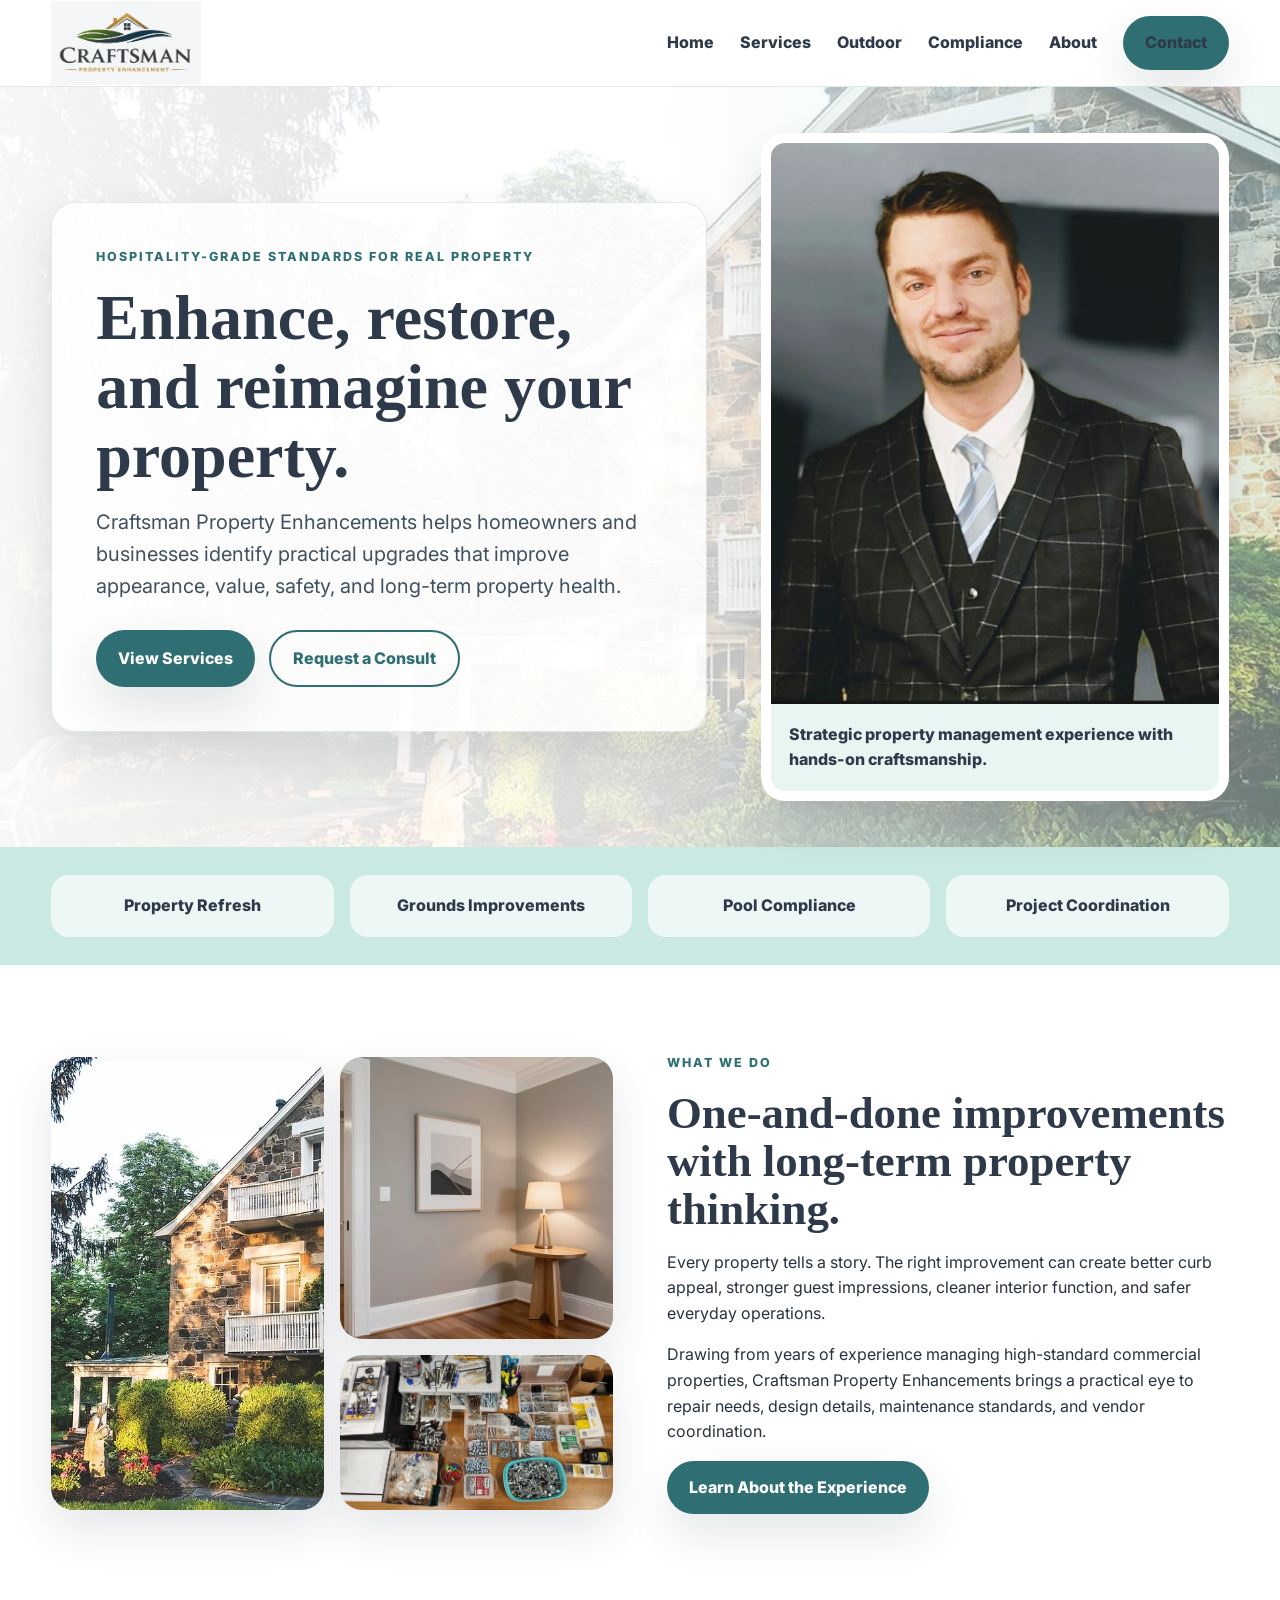
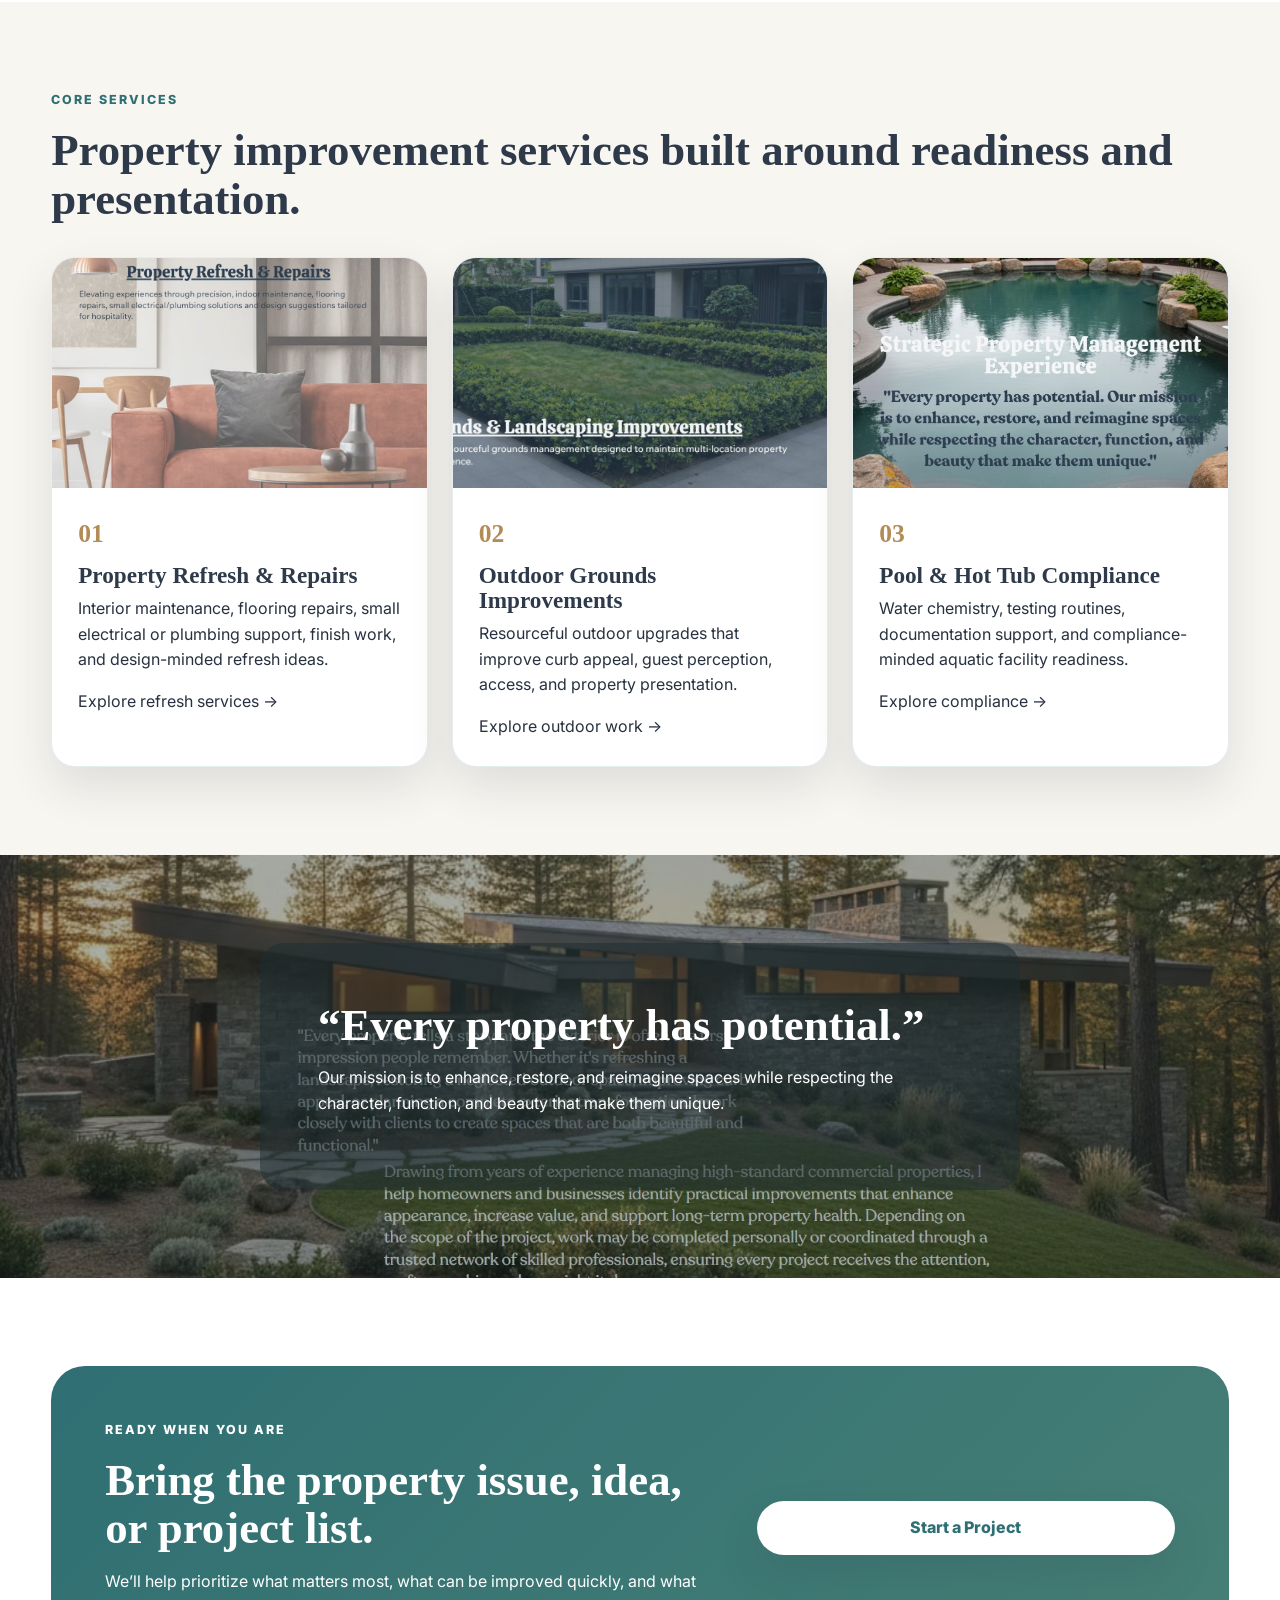
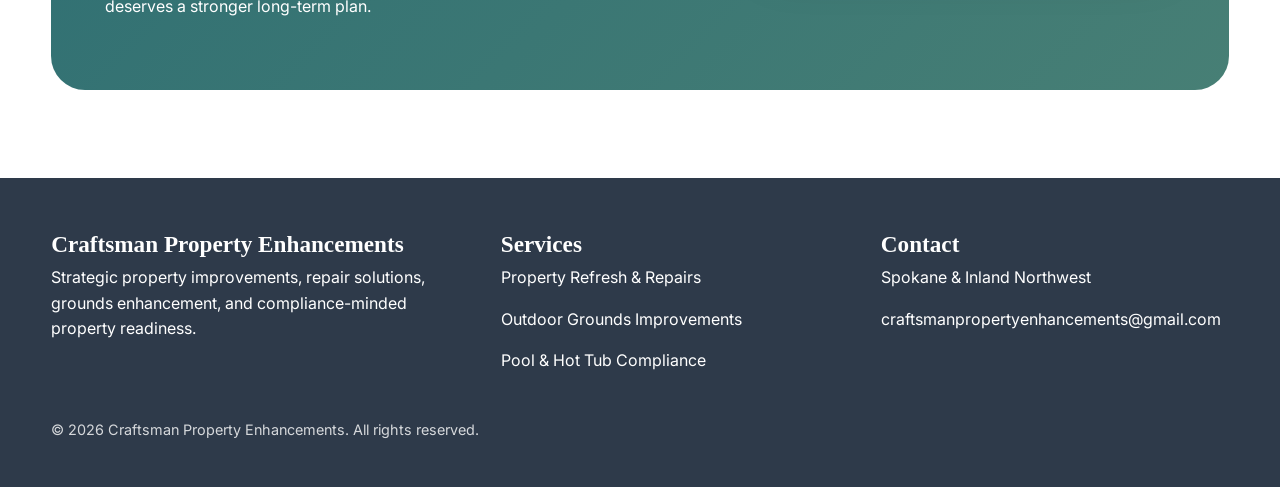
==== index.html @ 70127117 "Initial website deployment" ====
<!doctype html>
<html lang="en">
<head>
  <meta charset="utf-8">
  <meta name="viewport" content="width=device-width,initial-scale=1">
  <title>Craftsman Property Enhancements | Spokane Property Improvements</title>
  <meta name="description" content="Property enhancement, repair, outdoor improvement, and compliance-minded property readiness in Spokane and the Inland Northwest.">
  <link rel="preconnect" href="https://fonts.googleapis.com">
  <link rel="preconnect" href="https://fonts.gstatic.com" crossorigin>
  <link href="https://fonts.googleapis.com/css2?family=Inter:wght@400;600;800;900&display=swap" rel="stylesheet">
  <link rel="stylesheet" href="css/style.css">
</head>
<body>

<header class="header">
  <div class="container nav">
    <a class="logo-wrap" href="index.html">
      <img class="logo" src="images/logo.png" alt="Craftsman Property Enhancements logo">
    </a>
    <button class="menu-toggle" aria-label="Toggle menu">☰</button>
    <nav class="nav-links">
      <a href="index.html">Home</a>
      <a href="services.html">Services</a>
      <a href="outdoor.html">Outdoor</a>
      <a href="compliance.html">Compliance</a>
      <a href="about.html">About</a>
      <a class="btn" href="contact.html">Contact</a>
    </nav>
  </div>
</header>

<main>
  <section class="hero">
    <div class="container hero-grid">
      <div class="hero-card">
        <p class="eyebrow">Hospitality-grade standards for real property</p>
        <h1>Enhance, restore, and reimagine your property.</h1>
        <p class="lead">Craftsman Property Enhancements helps homeowners and businesses identify practical upgrades that improve appearance, value, safety, and long-term property health.</p>
        <div class="hero-actions">
          <a class="btn" href="services.html">View Services</a>
          <a class="btn outline" href="contact.html">Request a Consult</a>
        </div>
      </div>
      <aside class="owner-card">
        <img src="images/owner.jpg" alt="Craftsman Property Enhancements owner portrait">
        <div class="owner-caption">Strategic property management experience with hands-on craftsmanship.</div>
      </aside>
    </div>
  </section>

  <section class="quick-strip">
    <div class="container quick-grid">
      <div class="quick-item">Property Refresh</div>
      <div class="quick-item">Grounds Improvements</div>
      <div class="quick-item">Pool Compliance</div>
      <div class="quick-item">Project Coordination</div>
    </div>
  </section>

  <section class="section">
    <div class="container intro-grid">
      <div class="image-stack">
        <img src="images/stone-house.png" alt="Enhanced stone home exterior">
        <img src="images/interior-corner.png" alt="Clean interior refresh">
        <img src="images/tools.jpg" alt="Organized tools and hardware">
      </div>
      <div>
        <p class="eyebrow">What we do</p>
        <h2>One-and-done improvements with long-term property thinking.</h2>
        <p>Every property tells a story. The right improvement can create better curb appeal, stronger guest impressions, cleaner interior function, and safer everyday operations.</p>
        <p>Drawing from years of experience managing high-standard commercial properties, Craftsman Property Enhancements brings a practical eye to repair needs, design details, maintenance standards, and vendor coordination.</p>
        <a class="btn" href="about.html">Learn About the Experience</a>
      </div>
    </div>
  </section>

  <section class="section" style="background:var(--cream)">
    <div class="container">
      <p class="eyebrow">Core services</p>
      <h2>Property improvement services built around readiness and presentation.</h2>
      <div class="cards">
        <article class="card">
          <img src="images/refresh-hero.png" alt="Interior property refresh">
          <div class="card-body">
            <span class="number">01</span>
            <h3>Property Refresh & Repairs</h3>
            <p>Interior maintenance, flooring repairs, small electrical or plumbing support, finish work, and design-minded refresh ideas.</p>
            <a href="services.html">Explore refresh services →</a>
          </div>
        </article>
        <article class="card">
          <img src="images/landscaping-hero.png" alt="Outdoor grounds and landscaping improvements">
          <div class="card-body">
            <span class="number">02</span>
            <h3>Outdoor Grounds Improvements</h3>
            <p>Resourceful outdoor upgrades that improve curb appeal, guest perception, access, and property presentation.</p>
            <a href="outdoor.html">Explore outdoor work →</a>
          </div>
        </article>
        <article class="card">
          <img src="images/pool-hero.png" alt="Pool and hot tub compliance">
          <div class="card-body">
            <span class="number">03</span>
            <h3>Pool & Hot Tub Compliance</h3>
            <p>Water chemistry, testing routines, documentation support, and compliance-minded aquatic facility readiness.</p>
            <a href="compliance.html">Explore compliance →</a>
          </div>
        </article>
      </div>
    </div>
  </section>

  <section class="quote-section section">
    <div class="quote-box">
      <h2>“Every property has potential.”</h2>
      <p>Our mission is to enhance, restore, and reimagine spaces while respecting the character, function, and beauty that make them unique.</p>
    </div>
  </section>

  <section class="section">
    <div class="container cta">
      <div>
        <p class="eyebrow" style="color:white">Ready when you are</p>
        <h2>Bring the property issue, idea, or project list.</h2>
        <p>We’ll help prioritize what matters most, what can be improved quickly, and what deserves a stronger long-term plan.</p>
      </div>
      <a class="btn light" href="contact.html">Start a Project</a>
    </div>
  </section>
</main>

<footer class="footer">
  <div class="container footer-grid">
    <div>
      <h3>Craftsman Property Enhancements</h3>
      <p>Strategic property improvements, repair solutions, grounds enhancement, and compliance-minded property readiness.</p>
    </div>
    <div>
      <h3>Services</h3>
      <p><a href="services.html">Property Refresh & Repairs</a></p>
      <p><a href="outdoor.html">Outdoor Grounds Improvements</a></p>
      <p><a href="compliance.html">Pool & Hot Tub Compliance</a></p>
    </div>
    <div>
      <h3>Contact</h3>
      <p>Spokane & Inland Northwest</p>
      <p><a href="mailto:craftsmanpropertyenhancements@gmail.com">craftsmanpropertyenhancements@gmail.com</a></p>
    </div>
  </div>
  <div class="container" style="margin-top:28px;font-size:.9rem;opacity:.8">© <span data-year></span> Craftsman Property Enhancements. All rights reserved.</div>
</footer>
<script src="js/main.js"></script>
</body>
</html>
---- css/style.css ----
:root{
  --white:#ffffff;
  --cream:#f8f6f1;
  --soft-teal:#cbe9e3;
  --pale-teal:#e8f6f3;
  --deep-teal:#2f6f73;
  --navy:#2e3a4a;
  --sage:#7f9b7a;
  --olive:#5f7d48;
  --warm-brown:#b28b55;
  --taupe:#d8d0c6;
  --charcoal:#27313f;
  --shadow:0 20px 45px rgba(39,49,63,.12);
  --radius:24px;
}

*{box-sizing:border-box}
html{scroll-behavior:smooth}
body{
  margin:0;
  font-family:Inter,Arial,sans-serif;
  color:var(--charcoal);
  background:var(--white);
  line-height:1.6;
}
h1,h2,h3,.brand-title{
  font-family:Georgia,'Times New Roman',serif;
  color:var(--navy);
  line-height:1.08;
}
h1{font-size:clamp(2.45rem,5vw,5.1rem);margin:0 0 1rem}
h2{font-size:clamp(2rem,3.5vw,3.7rem);margin:0 0 1rem}
h3{font-size:1.45rem;margin:.5rem 0}
p{margin:0 0 1rem}
a{color:inherit;text-decoration:none}
img{max-width:100%;display:block}
.container{width:min(1180px,92%);margin:auto}
.section{padding:88px 0}
.eyebrow{
  text-transform:uppercase;
  letter-spacing:.16em;
  color:var(--deep-teal);
  font-weight:800;
  font-size:.78rem;
}
.btn{
  display:inline-flex;
  align-items:center;
  justify-content:center;
  padding:14px 22px;
  border-radius:999px;
  background:var(--deep-teal);
  color:white;
  font-weight:800;
  box-shadow:var(--shadow);
  transition:.2s ease;
}
.btn:hover{transform:translateY(-2px);background:#24575a}
.btn.light{background:white;color:var(--deep-teal)}
.btn.outline{background:transparent;color:var(--deep-teal);border:2px solid var(--deep-teal);box-shadow:none}

.header{
  position:sticky;
  top:0;
  z-index:50;
  background:rgba(255,255,255,.94);
  backdrop-filter:blur(14px);
  border-bottom:1px solid rgba(47,111,115,.15);
}
.nav{
  display:flex;
  align-items:center;
  justify-content:space-between;
  gap:24px;
  min-height:86px;
}
.logo-wrap{display:flex;align-items:center;gap:14px}
.logo{width:150px;height:auto}
.brand-title{font-size:1.05rem;font-weight:800;letter-spacing:.04em}
.nav-links{display:flex;gap:26px;align-items:center;font-weight:800}
.nav-links a{color:var(--navy)}
.nav-links a:hover{color:var(--deep-teal)}
.menu-toggle{display:none;background:none;border:0;font-size:2rem;color:var(--navy)}

.hero{
  min-height:760px;
  display:grid;
  align-items:center;
  position:relative;
  background:
    linear-gradient(90deg,rgba(255,255,255,.96),rgba(255,255,255,.82),rgba(203,233,227,.45)),
    url("../images/stone-house.png") center/cover no-repeat;
}
.hero-grid{
  display:grid;
  grid-template-columns:1.05fr .75fr;
  gap:54px;
  align-items:center;
}
.hero-card{
  background:rgba(255,255,255,.82);
  border:1px solid rgba(47,111,115,.14);
  border-radius:var(--radius);
  padding:44px;
  box-shadow:var(--shadow);
}
.hero-card p.lead{font-size:1.25rem;color:#41505f;max-width:760px}
.hero-actions{display:flex;gap:14px;flex-wrap:wrap;margin-top:28px}
.owner-card{
  background:white;
  border-radius:var(--radius);
  overflow:hidden;
  box-shadow:var(--shadow);
  border:10px solid white;
}
.owner-card img{aspect-ratio:4/5;object-fit:cover}
.owner-caption{
  padding:18px;
  background:var(--pale-teal);
  font-weight:800;
  color:var(--navy);
}

.quick-strip{
  background:var(--soft-teal);
  padding:28px 0;
}
.quick-grid{
  display:grid;
  grid-template-columns:repeat(4,1fr);
  gap:16px;
  text-align:center;
}
.quick-item{
  background:rgba(255,255,255,.65);
  border-radius:18px;
  padding:18px;
  font-weight:800;
  color:var(--navy);
}

.intro-grid,.about-grid{
  display:grid;
  grid-template-columns:1fr 1fr;
  gap:54px;
  align-items:center;
}
.image-stack{
  display:grid;
  grid-template-columns:1fr 1fr;
  gap:16px;
}
.image-stack img,.rounded-img{
  border-radius:22px;
  box-shadow:var(--shadow);
  width:100%;
  height:100%;
  object-fit:cover;
}
.image-stack img:first-child{grid-row:span 2}
.panel{
  background:var(--cream);
  border-radius:var(--radius);
  padding:36px;
  border:1px solid rgba(47,111,115,.12);
}
.teal-panel{background:var(--soft-teal)}
.cards{
  display:grid;
  grid-template-columns:repeat(3,1fr);
  gap:24px;
  margin-top:34px;
}
.card{
  border-radius:var(--radius);
  background:white;
  overflow:hidden;
  box-shadow:var(--shadow);
  border:1px solid rgba(47,111,115,.12);
}
.card img{height:230px;width:100%;object-fit:cover}
.card-body{padding:26px}
.card .number{font-family:Georgia,serif;font-size:1.6rem;font-weight:900;color:var(--warm-brown)}
.service-hero{
  min-height:480px;
  display:flex;
  align-items:flex-end;
  color:white;
  position:relative;
  overflow:hidden;
}
.service-hero::before{
  content:"";
  position:absolute;inset:0;
  background:linear-gradient(90deg,rgba(37,67,72,.82),rgba(47,111,115,.42));
}
.service-hero .container{position:relative;padding-bottom:68px}
.service-hero h1,.service-hero p{color:white;max-width:850px}
.service-hero.refresh{background:url("../images/refresh-hero.png") center/cover no-repeat}
.service-hero.outdoor{background:url("../images/landscaping-hero.png") center/cover no-repeat}
.service-hero.compliance{background:url("../images/pool-hero.png") center/cover no-repeat}
.quote-section{
  background:
    linear-gradient(rgba(31,50,52,.38),rgba(31,50,52,.38)),
    url("../images/forest-home.png") center/cover no-repeat;
  color:white;
}
.quote-box{
  width:min(760px,90%);
  margin:auto;
  padding:58px;
  background:rgba(29,45,48,.52);
  border-radius:var(--radius);
}
.quote-box p,.quote-box h2{color:white}
.compliance-band{
  background:var(--soft-teal);
  text-align:center;
}
.process{
  display:grid;
  grid-template-columns:repeat(3,1fr);
  gap:40px;
  margin-top:46px;
}
.process strong{
  display:block;
  font-family:Georgia,serif;
  color:var(--navy);
  font-size:1.4rem;
  margin-bottom:10px;
  text-transform:uppercase;
  letter-spacing:.04em;
}
.gallery{
  display:grid;
  grid-template-columns:repeat(4,1fr);
  gap:16px;
}
.gallery img{
  height:220px;
  width:100%;
  object-fit:cover;
  border-radius:18px;
  box-shadow:var(--shadow);
}
.cta{
  background:linear-gradient(135deg,var(--deep-teal),#477f75);
  color:white;
  border-radius:34px;
  padding:54px;
  display:grid;
  grid-template-columns:1.2fr .8fr;
  gap:24px;
  align-items:center;
}
.cta h2,.cta p{color:white}
.footer{
  background:var(--navy);
  color:white;
  padding:46px 0;
}
.footer-grid{
  display:grid;
  grid-template-columns:1.2fr 1fr 1fr;
  gap:32px;
}
.footer h3,.footer p,.footer a{color:white}
.contact-card{
  background:var(--cream);
  border-radius:var(--radius);
  padding:36px;
  box-shadow:var(--shadow);
}
.form-grid{display:grid;gap:16px}
input,textarea{
  width:100%;
  padding:15px 16px;
  border-radius:14px;
  border:1px solid rgba(47,111,115,.22);
  font:inherit;
  background:white;
}
textarea{min-height:150px;resize:vertical}

@media(max-width:880px){
  .menu-toggle{display:block}
  .nav-links{
    position:absolute;
    left:0;right:0;top:86px;
    display:none;
    flex-direction:column;
    background:white;
    padding:22px;
    border-bottom:1px solid rgba(47,111,115,.18);
  }
  .nav-links.open{display:flex}
  .hero{min-height:auto;padding:70px 0}
  .hero-grid,.intro-grid,.about-grid,.cta,.footer-grid{grid-template-columns:1fr}
  .quick-grid,.cards,.process,.gallery{grid-template-columns:1fr}
  .hero-card{padding:28px}
  .section{padding:64px 0}
  .quote-box{padding:32px}
}
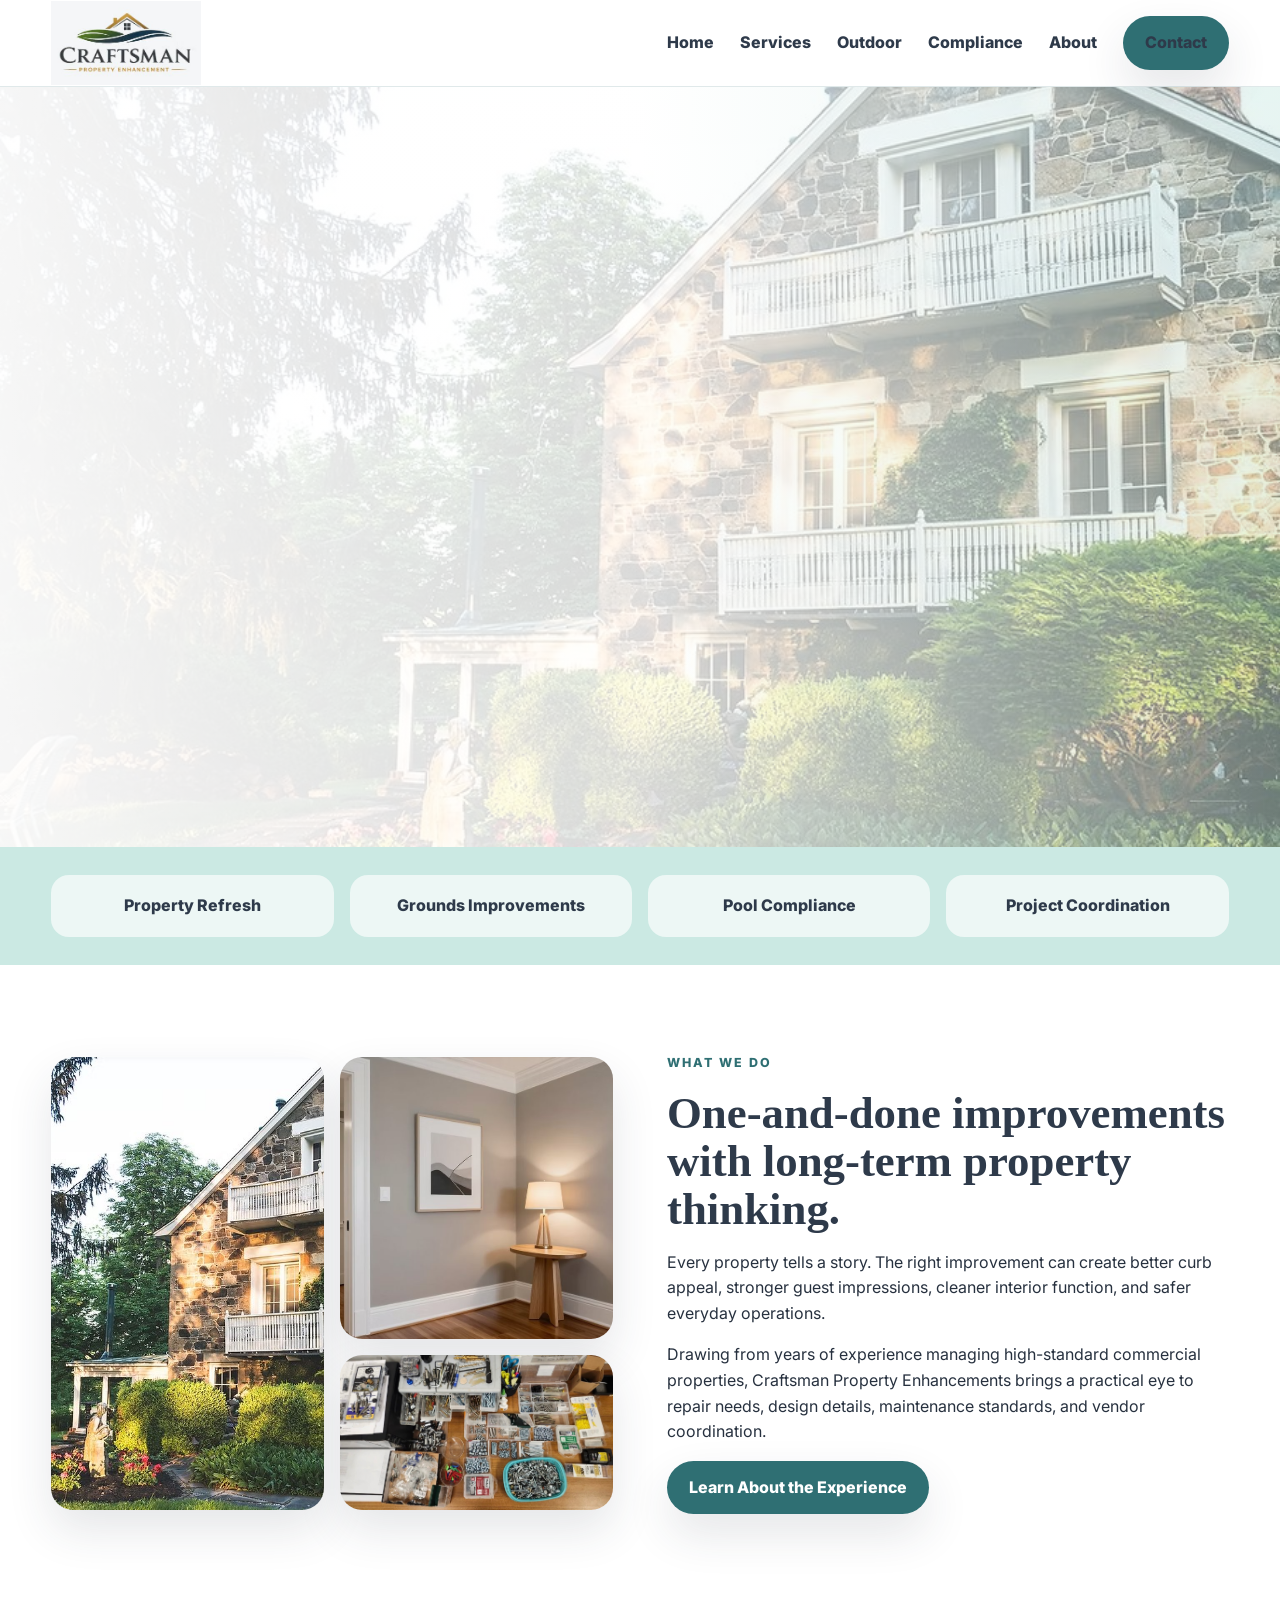
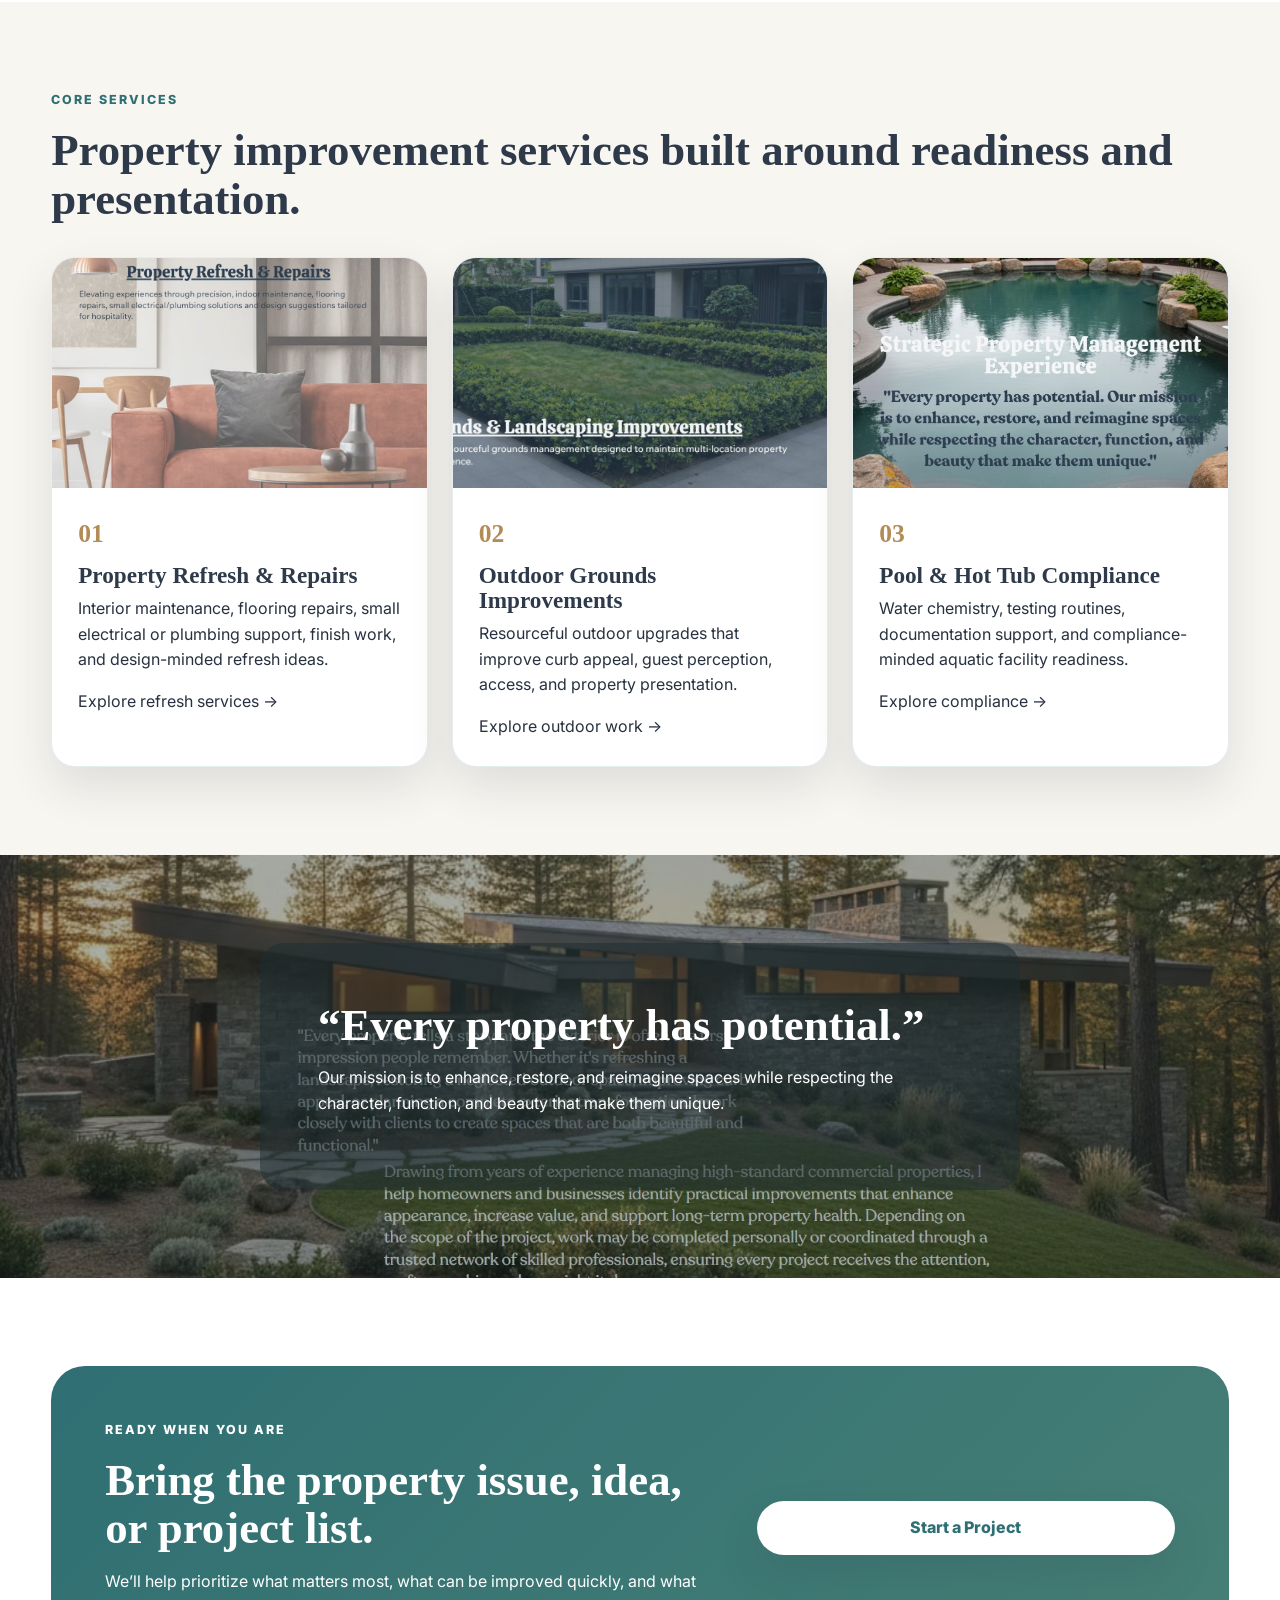
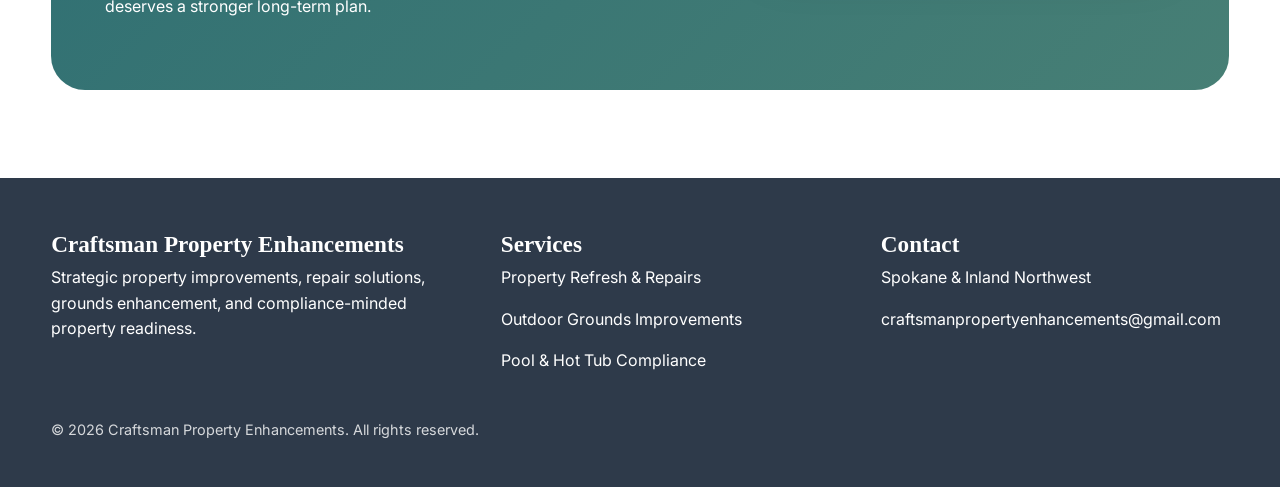
==== commit 93924aad: "Remove hero and owner card sections from index.html Removed hero card and owner card sections from t" ====
--- a/index.html
+++ b/index.html
@@ -32,19 +32,9 @@
 <main>
   <section class="hero">
     <div class="container hero-grid">
-      <div class="hero-card">
-        <p class="eyebrow">Hospitality-grade standards for real property</p>
-        <h1>Enhance, restore, and reimagine your property.</h1>
-        <p class="lead">Craftsman Property Enhancements helps homeowners and businesses identify practical upgrades that improve appearance, value, safety, and long-term property health.</p>
-        <div class="hero-actions">
-          <a class="btn" href="services.html">View Services</a>
-          <a class="btn outline" href="contact.html">Request a Consult</a>
-        </div>
-      </div>
-      <aside class="owner-card">
-        <img src="images/owner.jpg" alt="Craftsman Property Enhancements owner portrait">
-        <div class="owner-caption">Strategic property management experience with hands-on craftsmanship.</div>
-      </aside>
+      <h1 style="position:absolute;left:-9999px;top:auto;width:1px;height:1px;overflow:hidden;">
+        Enhance, restore, and reimagine your property.
+      </h1>
     </div>
   </section>
 
@@ -151,4 +141,4 @@
 </footer>
 <script src="js/main.js"></script>
 </body>
-</html>+</html>
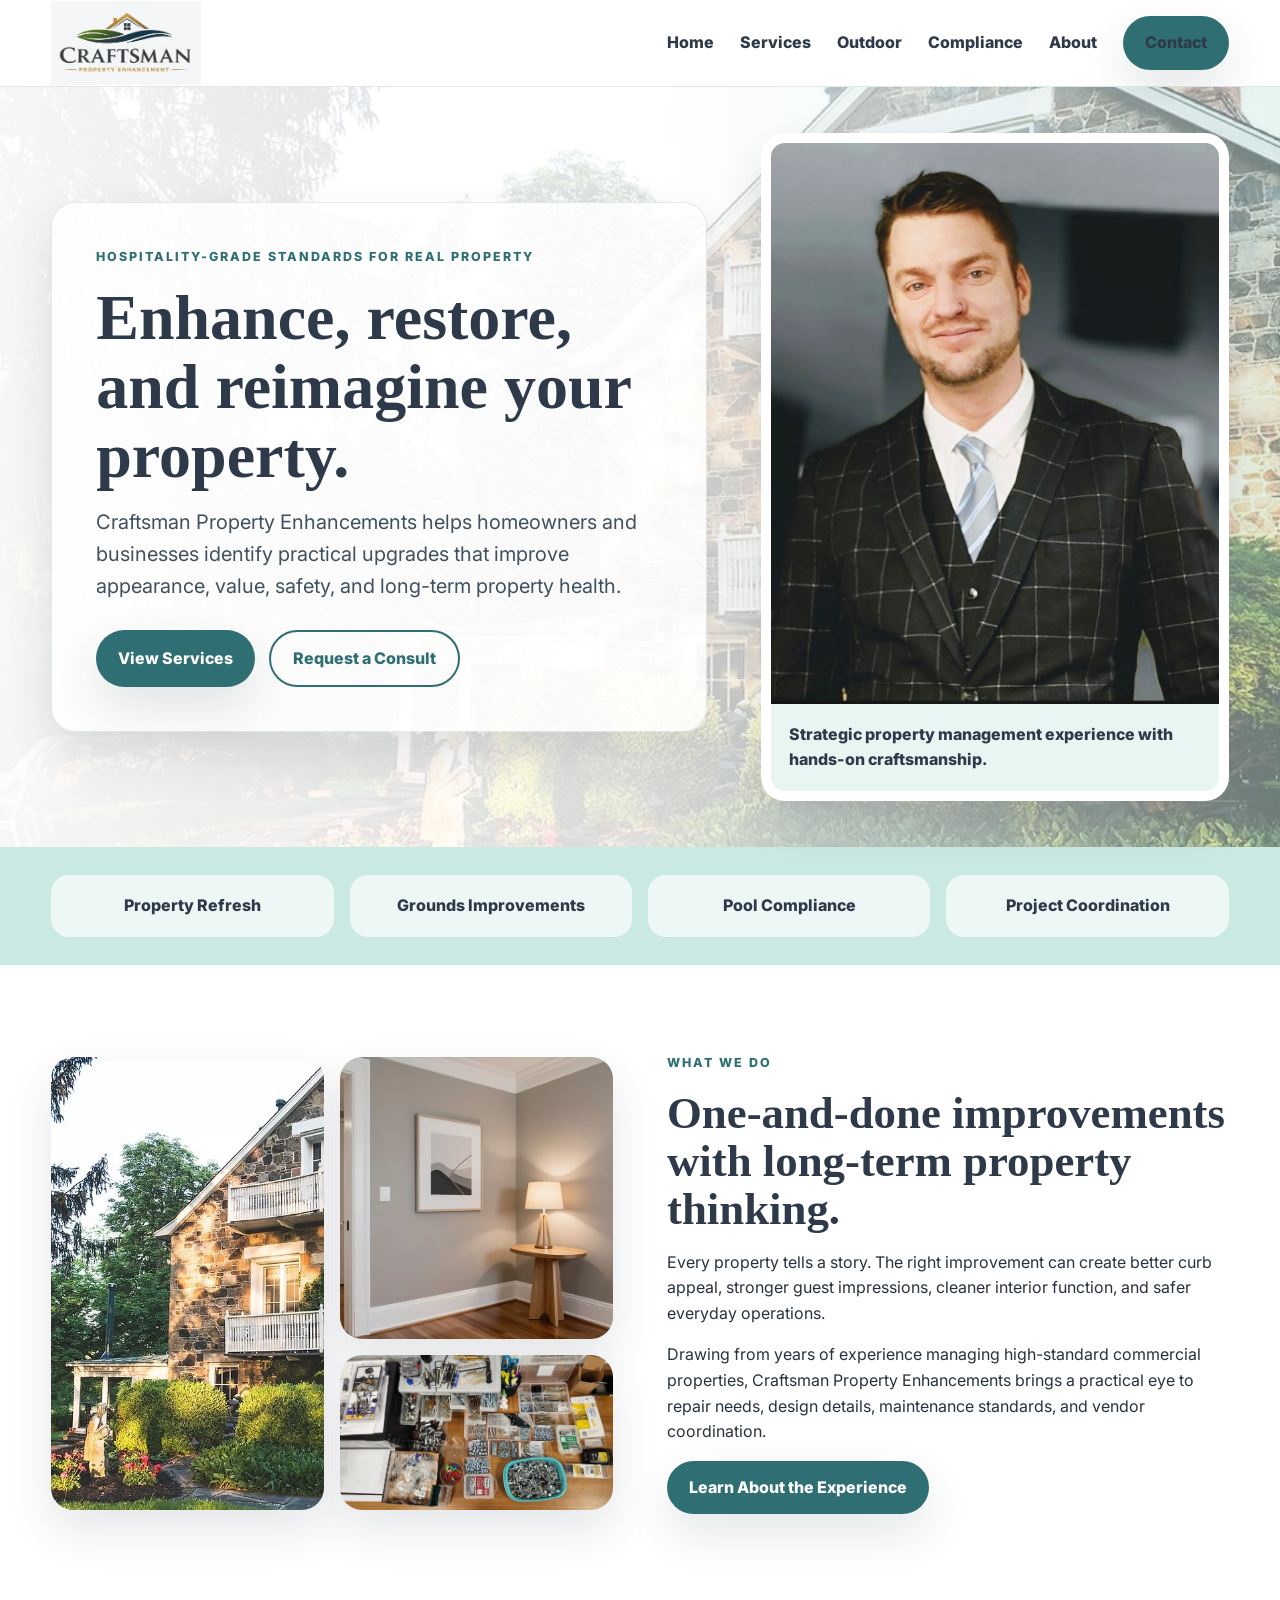
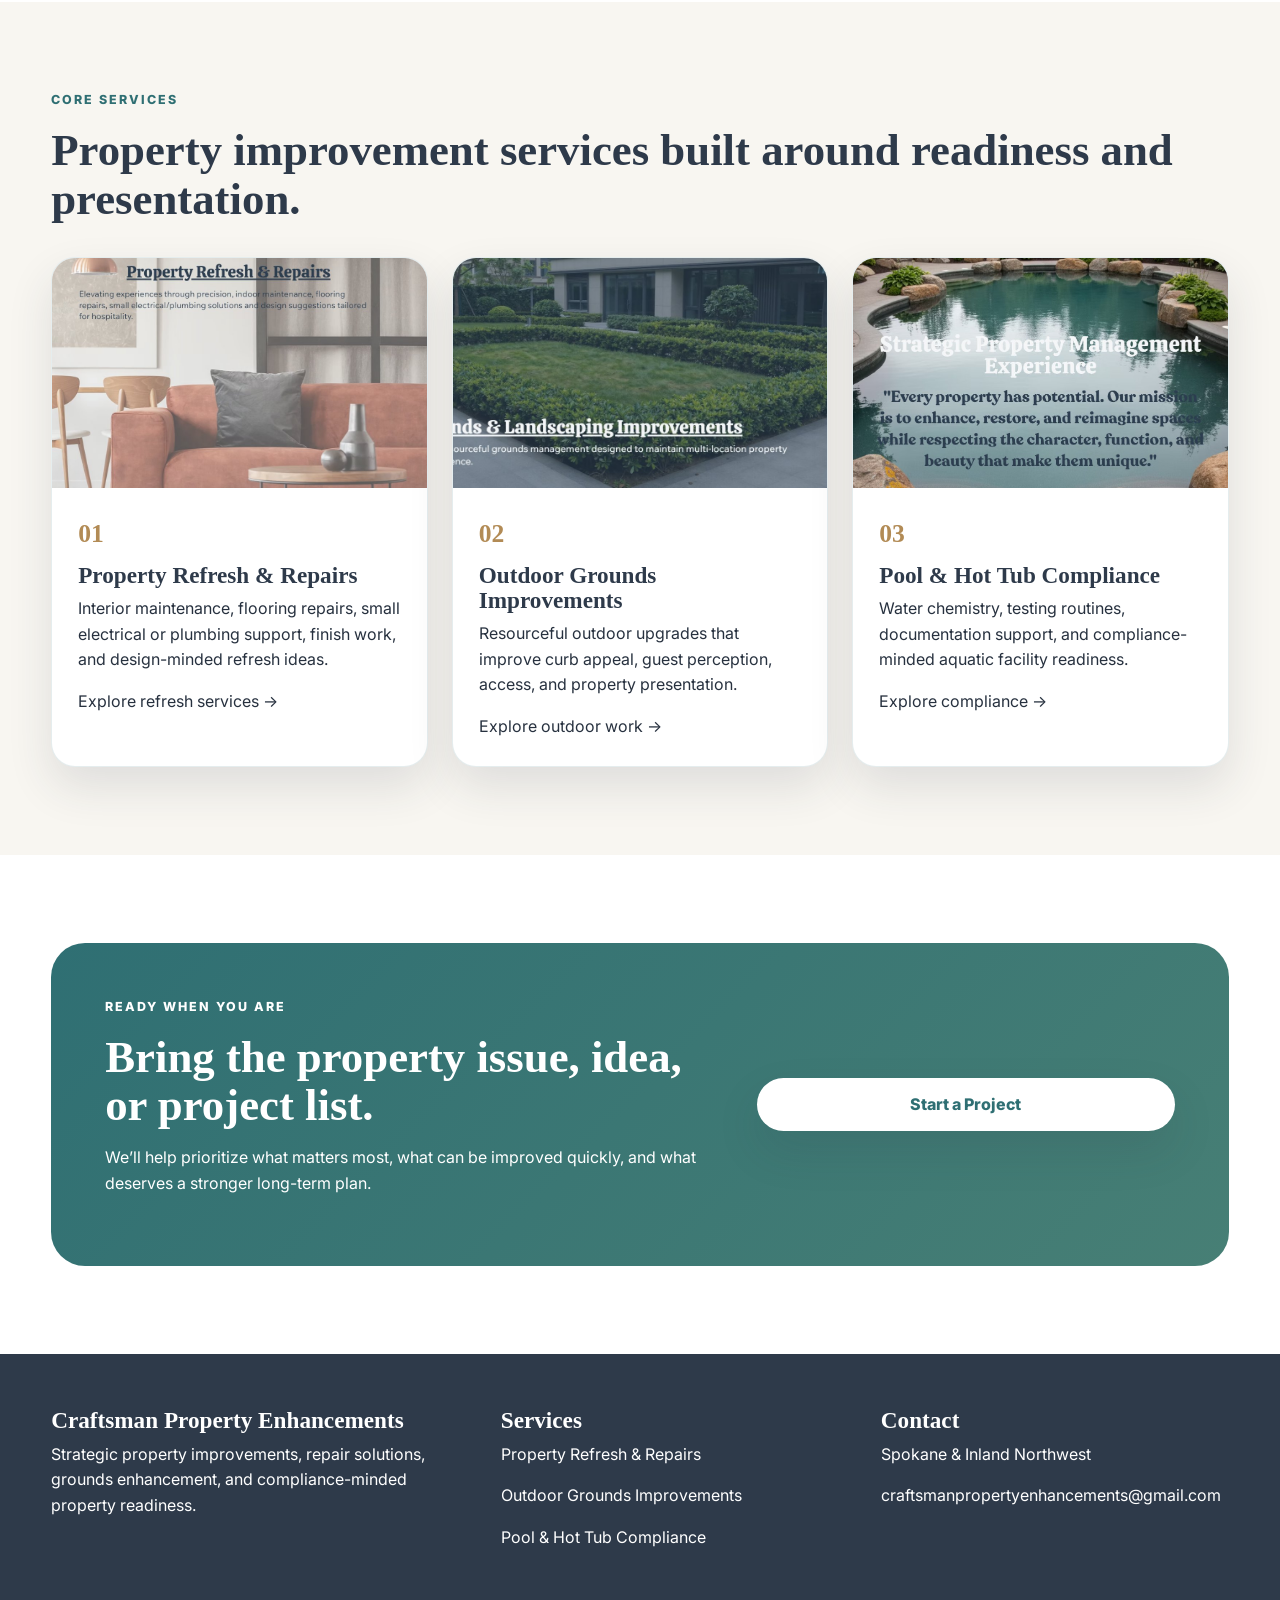
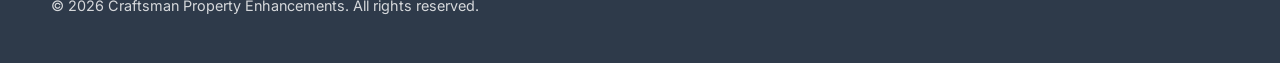
==== commit 00e814fa: "Revamp hero section and remove quote section Updated hero section with new content and removed quote" ====
--- a/index.html
+++ b/index.html
@@ -32,9 +32,19 @@
 <main>
   <section class="hero">
     <div class="container hero-grid">
-      <h1 style="position:absolute;left:-9999px;top:auto;width:1px;height:1px;overflow:hidden;">
-        Enhance, restore, and reimagine your property.
-      </h1>
+      <div class="hero-card">
+        <p class="eyebrow">Hospitality-grade standards for real property</p>
+        <h1>Enhance, restore, and reimagine your property.</h1>
+        <p class="lead">Craftsman Property Enhancements helps homeowners and businesses identify practical upgrades that improve appearance, value, safety, and long-term property health.</p>
+        <div class="hero-actions">
+          <a class="btn" href="services.html">View Services</a>
+          <a class="btn outline" href="contact.html">Request a Consult</a>
+        </div>
+      </div>
+      <aside class="owner-card">
+        <img src="images/owner.jpg" alt="Craftsman Property Enhancements owner portrait">
+        <div class="owner-caption">Strategic property management experience with hands-on craftsmanship.</div>
+      </aside>
     </div>
   </section>
 
@@ -100,13 +110,6 @@
     </div>
   </section>
 
-  <section class="quote-section section">
-    <div class="quote-box">
-      <h2>“Every property has potential.”</h2>
-      <p>Our mission is to enhance, restore, and reimagine spaces while respecting the character, function, and beauty that make them unique.</p>
-    </div>
-  </section>
-
   <section class="section">
     <div class="container cta">
       <div>
